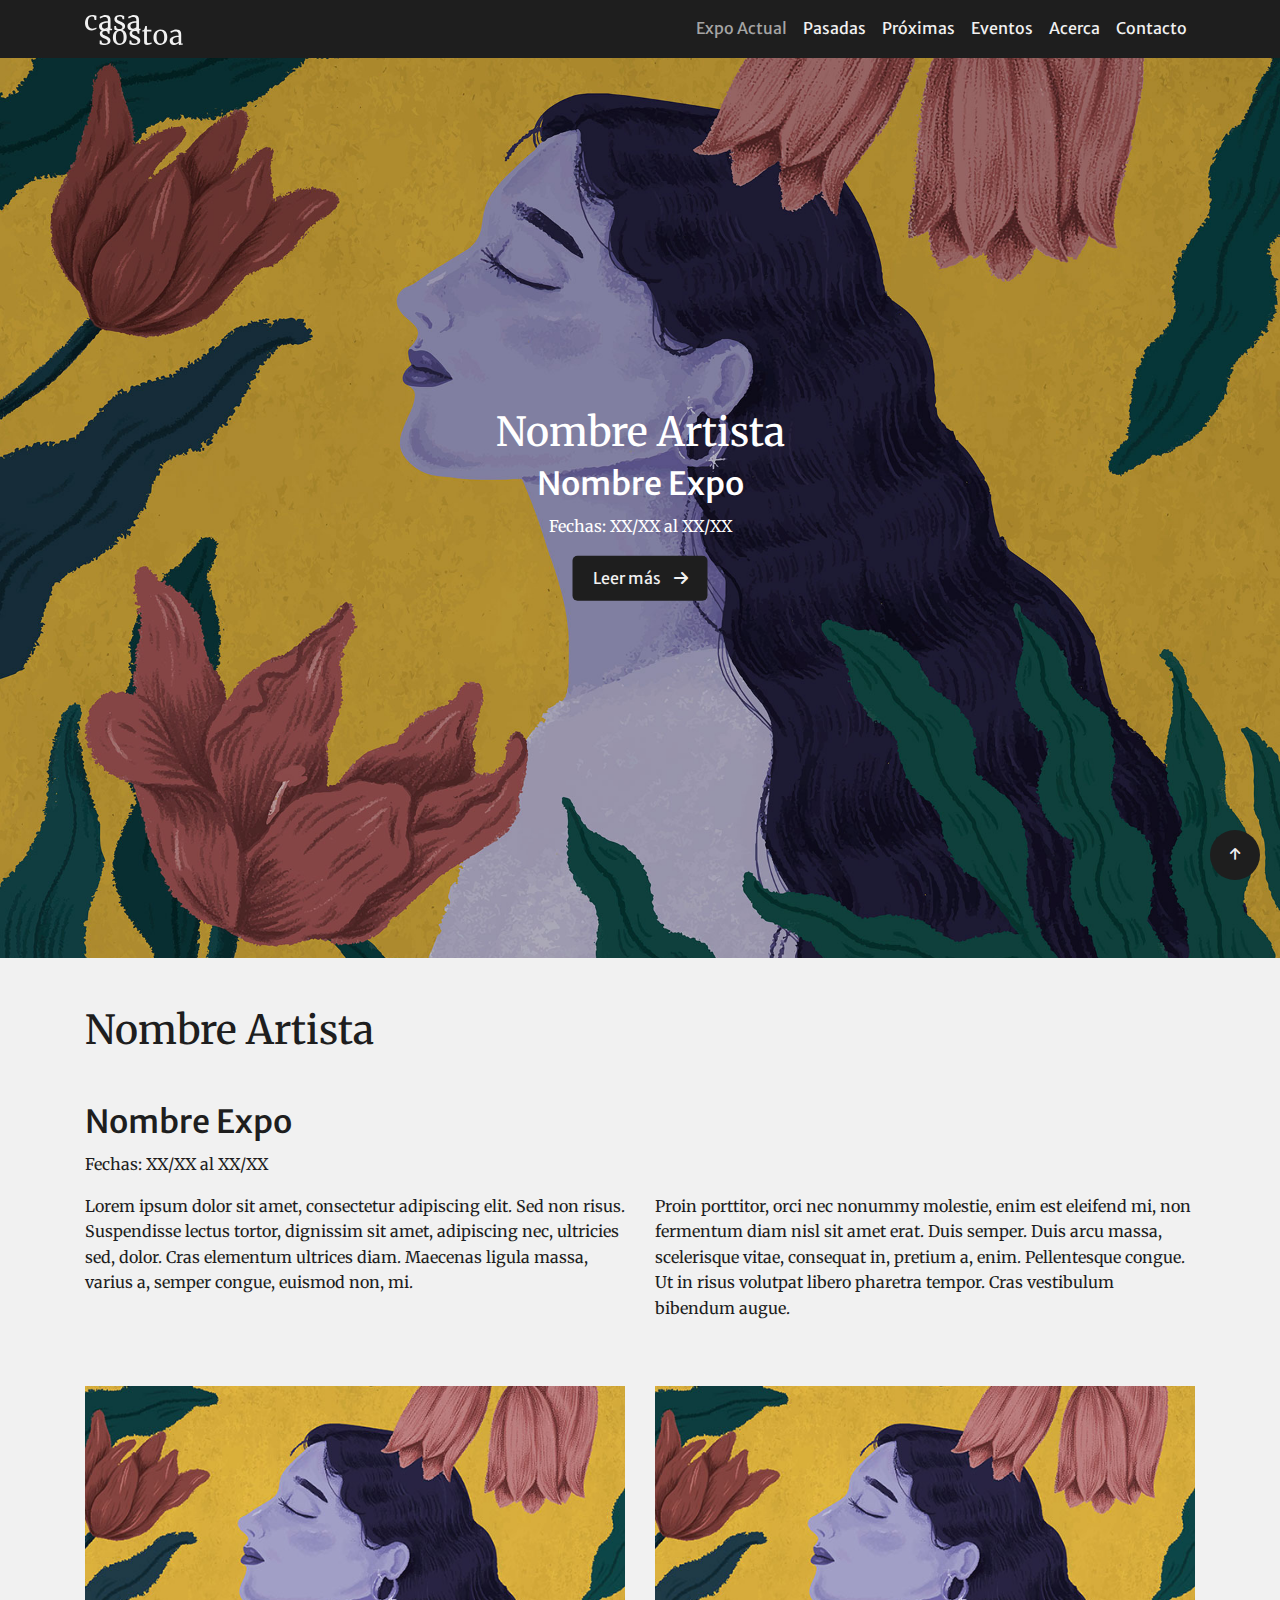
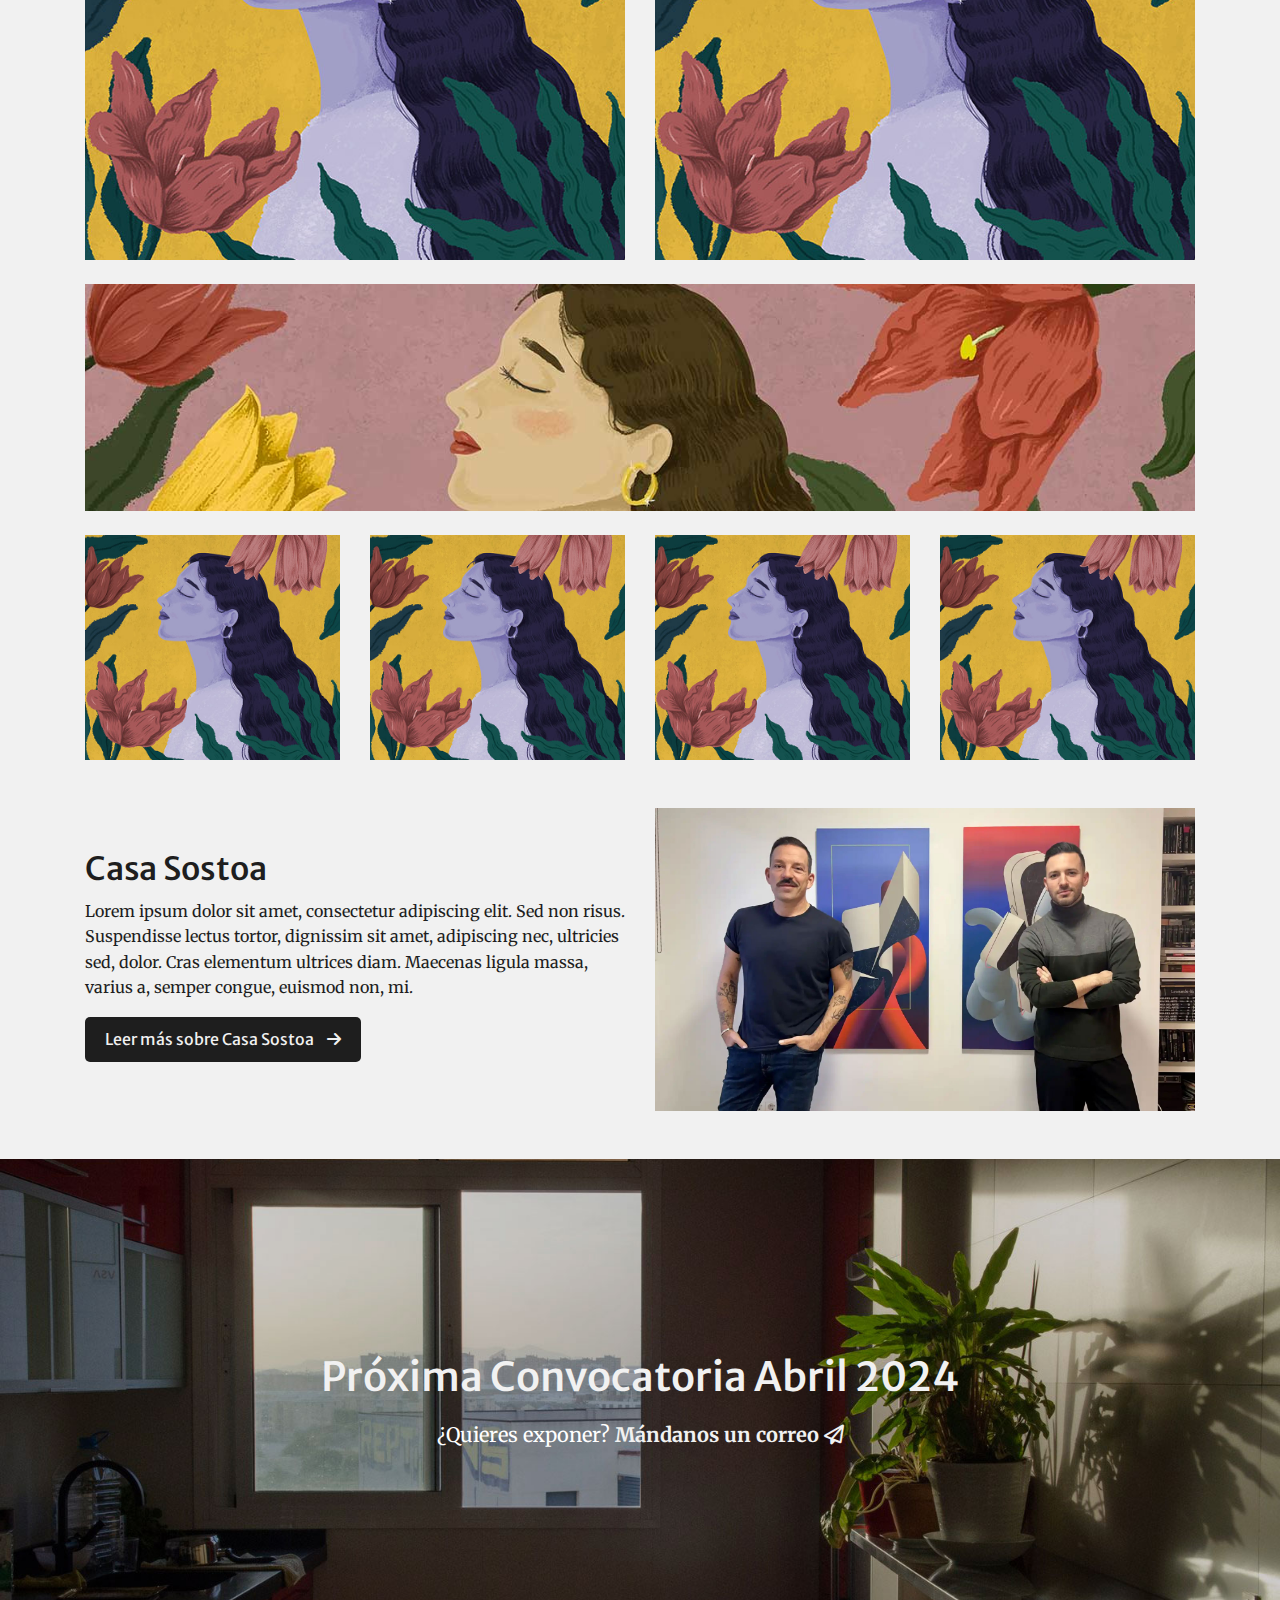
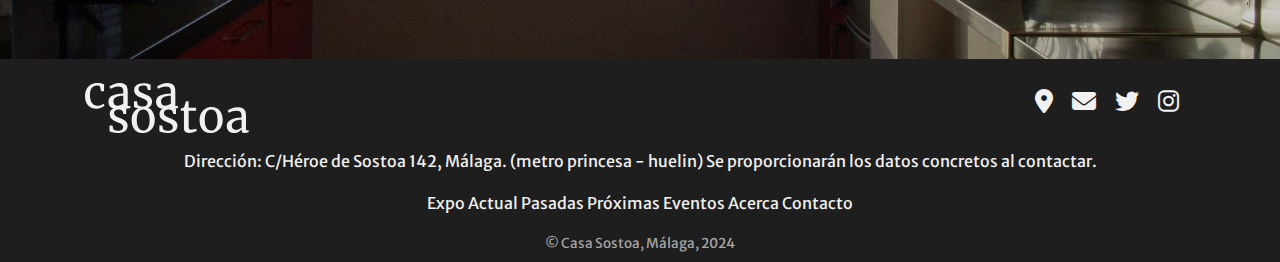
==== index.html @ 04e46c32 "Initial commit" ====
<!DOCTYPE html>
<html lang="en">
<head>
    <meta charset="UTF-8">
    <meta name="viewport" content="width=device-width, initial-scale=1.0">
    <link rel="icon" href="assets/favicon/favicon.ico" type="image/x-icon">
    <title>Casa Sostoa</title>
    <!-- Bootstrap CSS -->
    <link href="https://stackpath.bootstrapcdn.com/bootstrap/4.5.2/css/bootstrap.min.css" rel="stylesheet">
    <link rel="stylesheet" href="styles/styles.css">
    <link rel="stylesheet" href="https://cdnjs.cloudflare.com/ajax/libs/font-awesome/6.4.0/css/all.min.css">
    <meta name="description" content="Descubre Casa Sostoa: una destacada galería de arte en Málaga, donde puedes sumergirte en obras de artistas locales e internacionales. Explora nuestras exposiciones y eventos culturales.">
    <meta name="keywords" content="Casa Sostoa, galería de arte, Málaga, exposiciones, artistas, cultura">
    <meta name="author" content="Igor Dinuzzi">
    <meta name="robots" content="index, follow">
    <meta name="og:title" content="Casa Sostoa - Galería de Arte en Málaga">
    <meta name="og:description" content="Descubre Casa Sostoa: una destacada galería de arte en Málaga, donde puedes sumergirte en obras de artistas locales e internacionales. Explora nuestras exposiciones y eventos culturales.">
    <meta name="og:url" content="<https://igordinuzzi.github.io/casasostoa/>">
    <meta name="og:type" content="website">
    <meta name="og:site_name" content="Casa Sostoa">
</head>
<body>

<!-- Header with logo and navigation -->
<nav class="navbar navbar-expand-lg" aria-label="Main navigation">
    <div class="container">
        <a class="navbar-brand" href="index.html">
            <img src="assets/images/logo/logo-light.svg" alt="Logo" height="30"> 
        </a>
        <button class="navbar-toggler" type="button" data-toggle="collapse" data-target="#navbarNav" aria-controls="navbarNav" aria-expanded="false" aria-label="Toggle navigation">
            <span class="navbar-toggler-icon"></span>
        </button>
        <div class="collapse navbar-collapse" id="navbarNav">
            <ul class="navbar-nav ml-auto">
                <li class="nav-item active">
                    <a class="nav-link nav-link-active" href="#">Expo Actual <span class="sr-only">(current)</span></a>
                </li>
                <li class="nav-item">
                    <a class="nav-link" href="pasadas.html">Pasadas</a>
                </li>
                <li class="nav-item">
                    <a class="nav-link" href="proximas.html">Próximas</a>
                </li>
                <li class="nav-item">
                    <a class="nav-link" href="eventos.html">Eventos</a>
                </li>
                <li class="nav-item">
                    <a class="nav-link" href="acerca.html">Acerca</a>
                </li>
                <li class="nav-item">
                    <a class="nav-link" href="contacto.html">Contacto</a>
                </li>
            </ul>
        </div>
    </div>
</nav>

<!-- Hero Section -->
<div class="hero-section" style="background-image: url('assets/images/hero/hero-image.jpg');">
    <div class="hero-text">
        <h1>Nombre Artista</h1>
        <h2>Nombre Expo</h2>
        <p>Fechas: XX/XX al XX/XX</p>
        <a href="#artista" class="btn-custom" aria-label="Scroll down to artist">Leer más <i class="fa-solid fa-arrow-right"></i></a>
    </div>
</div>
<main>
<div class="container">
    <!-- Title -->
    <h1 class="mt-5" id="artista">Nombre Artista</h1>
    <h2 class="mt-5">Nombre Expo</h2>
    <p>Fechas: XX/XX al XX/XX</p>
    
    <!-- Row for Two Columns -->
    <div class="row">
        <div class="col-md-6">
            <!-- First Column Text -->
            <p>Lorem ipsum dolor sit amet, consectetur adipiscing elit. Sed non risus. Suspendisse lectus tortor, dignissim sit amet, adipiscing nec, ultricies sed, dolor. Cras elementum ultrices diam. Maecenas ligula massa, varius a, semper congue, euismod non, mi.</p>
        </div>
        <div class="col-md-6">
            <!-- Second Column Text -->
            <p>Proin porttitor, orci nec nonummy molestie, enim est eleifend mi, non fermentum diam nisl sit amet erat. Duis semper. Duis arcu massa, scelerisque vitae, consequat in, pretium a, enim. Pellentesque congue. Ut in risus volutpat libero pharetra tempor. Cras vestibulum bibendum augue.</p>
        </div>
    </div>
</div>

<div class="container my-5">
    <!-- Row with two images in two columns -->
    <div class="row mb-4">
        <div class="col-md-6">
            <img src="assets/images/home-gallery/Grid-1.jpg" class="img-fluid" alt="Painting Expo by RawPixel"> 
        </div>
        <div class="col-md-6">
            <img src="assets/images/home-gallery/Grid-1.jpg" class="img-fluid" alt="Painting Expo by RawPixel"> 
        </div>
    </div>
    
    <!-- Full-width image -->
    <div class="row mb-4">
        <div class="col-12">
            <img src="assets/images/home-gallery/Grid-3.jpg" class="img-fluid" alt="Painting Expo by RawPixel"> 
        </div>
    </div>
    
    <!-- Row with four images -->
    <div class="row">
        <div class="col-md-3 col-sm-6">
            <img src="assets/images/home-gallery/Grid-1.jpg" class="img-fluid" alt="Painting Expo by RawPixel"> 
        </div>
        <div class="col-md-3 col-sm-6">
            <img src="assets/images/home-gallery/Grid-1.jpg" class="img-fluid" alt="Painting Expo by RawPixel"> 
        </div>
        <div class="col-md-3 col-sm-6">
            <img src="assets/images/home-gallery/Grid-1.jpg" class="img-fluid" alt="Painting Expo by RawPixel"> 
        </div>
        <div class="col-md-3 col-sm-6">
            <img src="assets/images/home-gallery/Grid-1.jpg" class="img-fluid" alt="Painting Expo by RawPixel"> 
        </div>
    </div>
</div>

<div class="container my-5">
    <div class="row align-items-center">
        <!-- Left column with title, paragraph, and link -->
        <div class="col-md-6">
            <h2>Casa Sostoa</h2>
            <p>Lorem ipsum dolor sit amet, consectetur adipiscing elit. Sed non risus. Suspendisse lectus tortor, dignissim sit amet, adipiscing nec, ultricies sed, dolor. Cras elementum ultrices diam. Maecenas ligula massa, varius a, semper congue, euismod non, mi.</p>
            <a href="acerca.html" class="btn-custom" aria-label="Go to about us">Leer más sobre Casa Sostoa <i class="fa-solid fa-arrow-right"></i></a>
        </div>
        
        <!-- Right column with an image -->
        <div class="col-md-6">
            <img src="assets/images/home-about/home-about.jpg" class="img-fluid" alt="Pedro Alarcon"> 
        </div>
    </div>
</div>
<!-- Banner Section -->
<div class="banner-section" style="background-image: url('assets/images/banner/banner.jpg');"> 
    <div class="container">
        <div class="row">
            <div class="col-md-12 text-center">
                <h2>Próxima Convocatoria Abril 2024</h2>
                <p>¿Quieres exponer? <a href="mailto:casasostoa@gmaii.com" class="link">Mándanos un correo <i class="fa-regular fa-paper-plane"></i></a></p> 
            </div>
        </div>
    </div>
</div>

</main>
<footer class="text-white pt-4 pb-2 footer">
    <div class="container">
        <!-- Logo and Social Media -->
        <div class="row justify-content-between mb-3">
            <div class="col-md-6">
                <img src="assets/images/logo/logo-light.svg" alt="Footer Logo" height="50"> <!-- Update path -->
            </div>
            <div class="col-md-6 text-md-right">
                <a href="https://www.google.com/maps/place/C.+H%C3%A9roe+de+Sostoa,+142,+Carretera+de+C%C3%A1diz,+29003+M%C3%A1laga/@36.7042809,-4.4427876,17z/data=!3m1!4b1!4m6!3m5!1s0xd72f77f3653850d:0xb1763a3001ba712a!8m2!3d36.7042809!4d-4.4402073!16s%2Fg%2F11n73q45h5?entry=ttu" target="_blank" class="icons-footer" aria-label="Find Casa Sostoa on Google Maps"><i class="fa-solid fa-location-dot"></i></a>
                <a href="mailto:casasostoa@gmaii.com" class="icons-footer" aria-label="Send email to Casa Sostoa"><i class="fa-solid fa-envelope"></i></a>
                <a href="https://twitter.com/i/flow/login?redirect_after_login=%2Fcasasostoa" target="_blank" class="me-2 icons-footer" aria-label="Visit Casa Sostoa on Twitter"><i class="fab fa-twitter"></i></a>
                <a href="https://www.instagram.com/casasostoa/" target="_blank" class="me-2 icons-footer" aria-label="Visit Casa Sostoa on Instagram"><i class="fab fa-instagram"></i></a>
             </div>
        </div>
                <!-- Address -->
                <div class="row text-center mb-3">
                    <div class="col-12">
                        <a href="https://www.google.com/maps/place/C.+H%C3%A9roe+de+Sostoa,+142,+Carretera+de+C%C3%A1diz,+29003+M%C3%A1laga/@36.7042809,-4.4427876,17z/data=!3m1!4b1!4m6!3m5!1s0xd72f77f3653850d:0xb1763a3001ba712a!8m2!3d36.7042809!4d-4.4402073!16s%2Fg%2F11n73q45h5?entry=ttu" target="_blank" class="me-3 footer-link">Dirección: C/Héroe de Sostoa 142, Málaga. (metro princesa - huelin) Se proporcionarán los datos concretos al contactar.</a>
                    </div>
                </div>
        <!-- Navigation Links in a Single Row -->
        <div class="row text-center mb-3">
            <div class="col-12">
                <a href="index.html" class="me-3 footer-link">Expo Actual</a>
                <a href="pasadas.html" class="me-3 footer-link">Pasadas</a>
                <a href="proximas.html" class="me-3 footer-link">Próximas</a>
                <a href="eventos.html" class="me-3 footer-link">Eventos</a>
                <a href="#" class="me-3 footer-link">Acerca</a>
                <a href="contacto.html" class="me-3 footer-link">Contacto</a>
            </div>
        </div>
        <!-- Copyright -->
        <div class="row">
            <div class="col-12 text-center copy">
                &copy; Casa Sostoa, Málaga, 2024
            </div>
        </div>
    </div>
</footer>


<!-- Back to Top Button -->
<a href="#" class="back-to-top" aria-label="Back to Top">
    <i class="fas fa-arrow-up"></i>
</a>


<!-- Bootstrap JS and jQuery -->
<script src="https://code.jquery.com/jquery-3.5.1.slim.min.js"></script>
<script src="https://cdn.jsdelivr.net/npm/@popperjs/core@2.5.2/dist/umd/popper.min.js"></script>
<script src="https://stackpath.bootstrapcdn.com/bootstrap/4.5.2/js/bootstrap.min.js"></script>
<!-- Custom JavaScript -->
<script src="scripts/main.js"></script>
</body>
</html>
---- styles/styles.css ----
@import url('https://fonts.googleapis.com/css2?family=Merriweather&family=Merriweather+Sans&display=swap');

:root {
    --primary-color: #1E1E1E;
    --secondary-color: #A5A5A5;
    --background-color: #f1f1f1; 
    --sans-serif: 'Merriweather Sans', sans-serif;
    --serif: 'Merriweather', serif;
    --font-xl: 2.5em;
    --font-l: 2em;
    --font-m1: 1.75em;
    --font-m2: 1.5em;
    --font-m3: 1.25em;
    --font-s: 1em; 
    --font-xs: 0.85em;
}

body {
    font-family: var(--sans-serif);
    font-size: 16px; /* Base font size */
    line-height: 1.6; /* Default line height */
    margin: 0px; /* Reduced margin for a bit of white space */
    padding: 0px; /* Reduced padding */
    background-color: var(--background-color);
    color: var(--primary-color);
}

  
h1 {
    font-size: var(--font-xl);
    line-height: 1.2;
    font-family: var(--serif);
  }
  
h2 {
    font-size: var(--font-l);
    line-height: 1.3;
  }
  
h3 {
    font-size: var(--font-m1);
    line-height: 1.4;
  }
  
h4 {
    font-size: var(--font-m2);
    line-height: 1.4;
  }
  
h5 {
    font-size: var(--font-m3);
    line-height: 1.4;
  }
    
p {
    font-size: var(--font-s);
    line-height: 1.6;
    font-family: 'Merriweather', serif;
  }
  

  .custom-link {
    color: var(--primary-color);
    text-decoration: none;
    transition: color 0.3s ease-in-out; 
  }
  
  .custom-link:hover {
    color: var(--secondary-color); /* Change color on hover for visibility */
  }
  
.copy {
  font-size: var(--font-xs);
  color: var(--secondary-color);
}  

  .hero-section {
    position: relative;
    background-image: url('assets/images/hero/hero-image.jpg'); 
    background-size: cover;
    background-position: center;
    height: 100vh; 
}

.hero-text {
    position: absolute;
    top: 50%;
    left: 50%;
    transform: translate(-50%, -50%);
    color: white; /* Adjust text color as needed */
    text-align: center;
}

.breadcrumb {
  background-color: var(--background-color);
  padding: 10px 15px;
  border-radius: 5px;
  margin-bottom: 20px;
}

/* Style individual breadcrumb items */
.breadcrumb-item {
  font-size: var(--font-xs); /* Set font size */
  color: var(--primary-color);
}

/* Style links within breadcrumb items */
.breadcrumb-item a {
  color: var(--primary-color); /* Make the link color match the item text color */
  text-decoration: none; /* Remove underline from links */
}

/* Add a hover effect to breadcrumb links */
.breadcrumb-item a:hover {
  color: var(--primary-color); /* Darker shade on hover */
  text-decoration: underline; /* Add underline on hover for better accessibility */
}

.title {
  background-color: var(--secondary-color);
  padding: 24px 0;
}

.search-field {
  margin-bottom: 20px;
}
.artist-tags {
  margin-bottom: 20px;
}
.page-title {
  background-color: #007bff;
  color: #ffffff;
  padding: 10px 15px;
  border-radius: 5px;
  margin-bottom: 20px;
}


.navbar {
  background-color: var(--primary-color);
}

.nav-link {
  color: var(--background-color);
  transition: color 0.6s ease; /* Agregamos una transición suave de 0.3 segundos para el cambio de color */
}

.nav-link:hover {
  color: var(--secondary-color);
}

.nav-link-active {
  color: var(--secondary-color);
}

/* Custom Button Style */
.btn-custom {
  background-color: var(--primary-color); /* Primary color */
  border: none;
  color: var(--background-color);
  padding: 10px 20px;
  text-align: center;
  text-decoration: none;
  display: inline-block;
  font-size: 16px;
  transition: background-color 0.3s ease-out, transform 0.2s ease-out;
  border-radius: 5px; /* Rounded corners */
  /* Ensure there is space for the icon to move */
  overflow: hidden; /* Optional: in case the icon movement should be contained within the button boundaries */
}

/* Icon style to ensure transition is smooth */
.btn-custom .fa-arrow-right {
  transition: transform 0.3s ease-out;
  display: inline-block;
  margin-left: 10px; /* Starting position with some space */
}

.btn-custom:hover, .btn-custom:focus {
  background-color: var(--secondary-color); /* Darker shade for hover effect */
  color: var(--primary-color);
  transform: scale(1.05); /* Slightly larger on hover */
  text-decoration: none; /* Ensures the text decoration is removed on hover */
}

.btn-custom:hover .fa-arrow-right, .btn-custom:focus .fa-arrow-right {
  /* Move the icon further on hover */
  transform: translateX(5px); 
}

.btn-custom:active {
  transform: scale(0.95); /* Button presses down on click */
}

.btn-custom:active .fa-arrow-right {
  transform: translateX(2px); /* Slightly less movement to simulate the button being pressed */
}

.banner-section {
  background-image: url('assets/images/banner/banner.jpeg');
  background-size: cover;
  background-position: center;
  height: 500px; /* Adjusted height */
  display: flex;
  align-items: center;
  justify-content: center;
  text-align: center;
}

.banner-section h2 {
  font-size: 2.5rem;
  color: var(--background-color); 
  margin-bottom: 1rem;
}

.banner-section p {
  font-size: 1.25rem;
  color: #fff; 
}

.banner-section a {
  color: var(--background-color);
  font-weight: bold;
  text-decoration: none;
  /* Initial border setup for a smooth transition */
  border-bottom: 2px solid transparent; /* Make the border transparent initially */
  transition: color 0.3s ease, border-bottom-color 0.3s ease; /* Smooth transition for color and border color */
}

.banner-section a:hover {
  color: var(--background-color); /* Adjust if you want a different color on hover */
  border-bottom-color: var(--background-color); /* Change border color instead of setting border directly */
  text-decoration: none;
}

.footer {
  background-color: var(--primary-color);
}

.footer-link {
  color: var(--background-color);
}

.footer-link:hover {
  color: var(--secondary-color);
  text-decoration: none;
}

.icons-footer, .icons-footer .fa {
  color: var(--background-color);
  font-size: 24px; /* Adjust size as needed */
  transition: color 0.3s ease, transform 0.3s ease;
  margin-right: 16px;
  display: inline-block; /* Necessary for transform effects */
}

.icons-footer:hover, .icons-footer:hover .fa {
  color: var(--secondary-color); /* Color on hover */
  transform: scale(1.2) rotate(15deg); /* Increase size slightly and rotate on hover */
}

.smaller-text {
  font-size: var(--font-xs);
  color: var(--secondary-color);
}

.back-to-top {
  position: fixed;
  bottom: 20px;
  right: 20px;
  background-color: var(--primary-color); 
  color: var(--background-color);
  padding: 10px;
  height: 50px; /* Set height */
  width: 50px; /* Set width to the same as height for a perfect circle */
  border-radius: 50%;
  font-size: var(--font-xs);
  display: none; /* Initially hidden */
  z-index: 1000; /* Ensure it's above other content */
  cursor: pointer;
  text-align: center;
  align-items: center; /* Center content vertically */
  justify-content: center; /* Center content horizontally */
  display: flex; /* Enables flexbox */
}


.back-to-top:hover {
  background-color: var(--secondary-color); /* Slightly different color on hover */
  color: var(--primary-color);
}

.section {
  margin: 80px 0;
}

.img-fluid {
  transition: transform 0.5s ease; /* Smooth transition for zoom effect */
}

.img-fluid:hover {
  transform: scale(1.1); /* Increase the scale to zoom in */
}
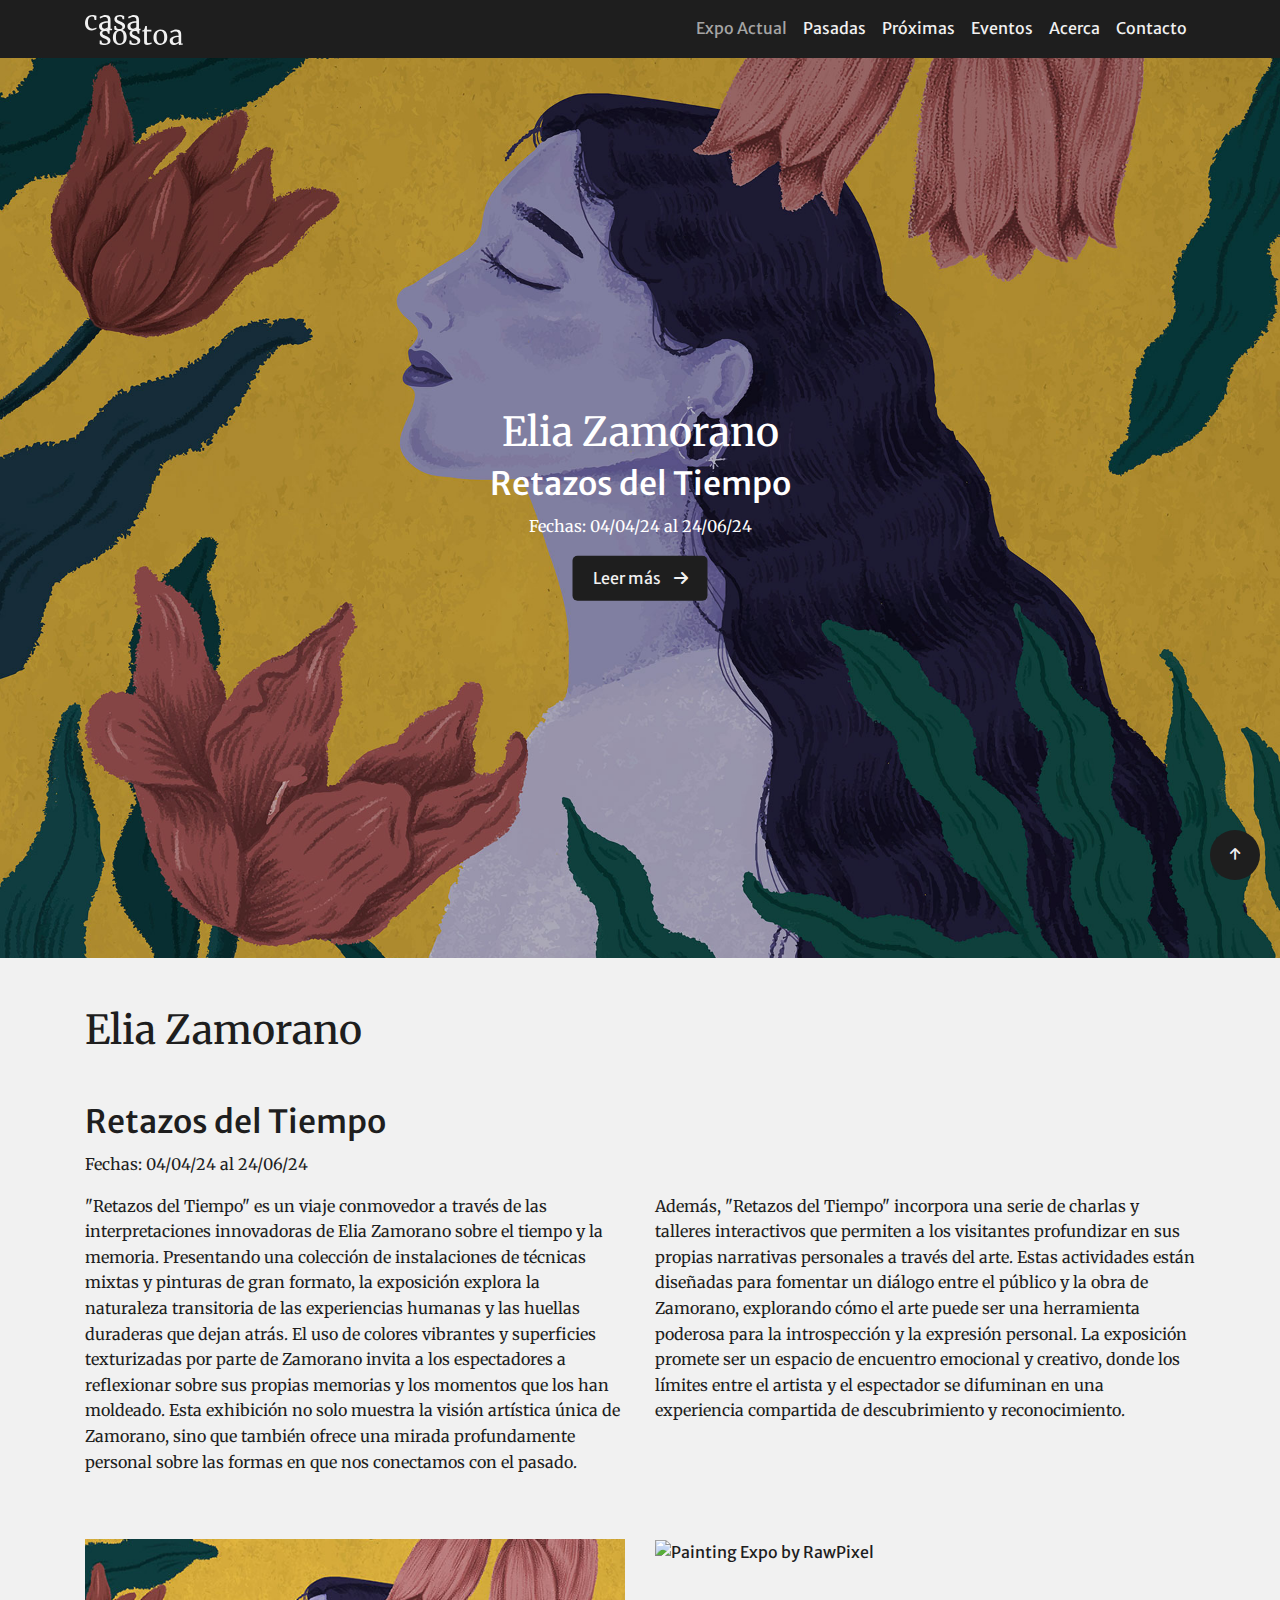
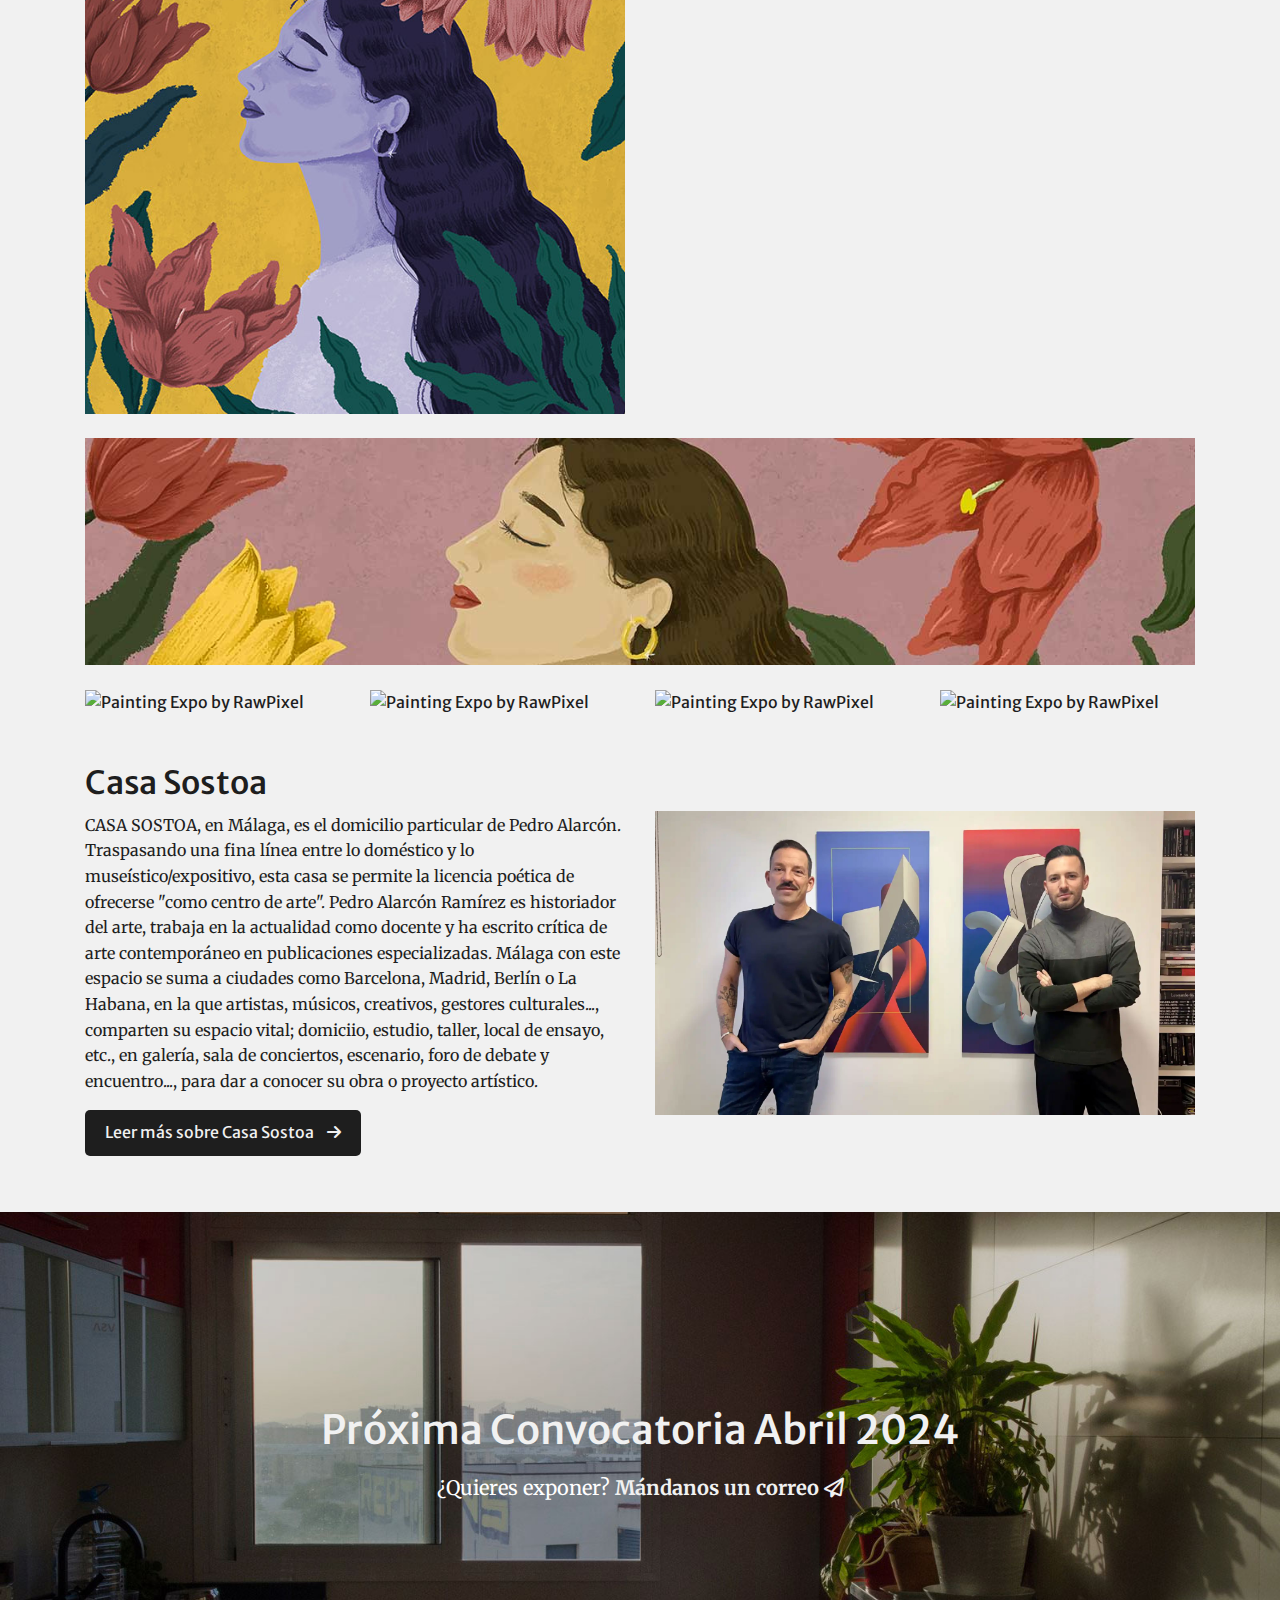
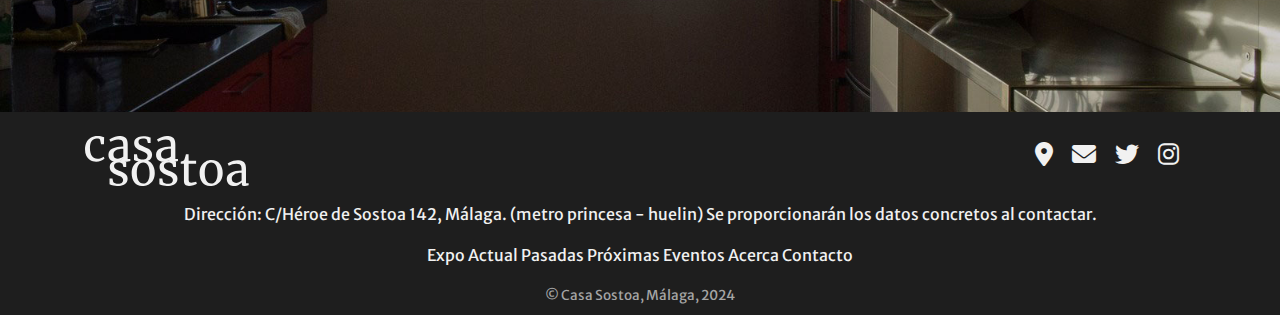
==== commit 2a709d3b: "Add images and content" ====
--- a/index.html
+++ b/index.html
@@ -4,18 +4,22 @@
     <meta charset="UTF-8">
     <meta name="viewport" content="width=device-width, initial-scale=1.0">
     <link rel="icon" href="assets/favicon/favicon.ico" type="image/x-icon">
+    <link rel="apple-touch-icon" sizes="180x180" href="assets/favicon/apple-touch-icon.png">
+    <link rel="icon" type="image/png" sizes="32x32" href="assets/favicon/favicon-32x32.png">
+    <link rel="icon" type="image/png" sizes="16x16" href="assets/favicon/favicon-16x16.png">
     <title>Casa Sostoa</title>
     <!-- Bootstrap CSS -->
     <link href="https://stackpath.bootstrapcdn.com/bootstrap/4.5.2/css/bootstrap.min.css" rel="stylesheet">
     <link rel="stylesheet" href="styles/styles.css">
     <link rel="stylesheet" href="https://cdnjs.cloudflare.com/ajax/libs/font-awesome/6.4.0/css/all.min.css">
+    <link rel="stylesheet" href="https://cdnjs.cloudflare.com/ajax/libs/animate.css/4.1.1/animate.min.css" />
     <meta name="description" content="Descubre Casa Sostoa: una destacada galería de arte en Málaga, donde puedes sumergirte en obras de artistas locales e internacionales. Explora nuestras exposiciones y eventos culturales.">
     <meta name="keywords" content="Casa Sostoa, galería de arte, Málaga, exposiciones, artistas, cultura">
     <meta name="author" content="Igor Dinuzzi">
     <meta name="robots" content="index, follow">
     <meta name="og:title" content="Casa Sostoa - Galería de Arte en Málaga">
     <meta name="og:description" content="Descubre Casa Sostoa: una destacada galería de arte en Málaga, donde puedes sumergirte en obras de artistas locales e internacionales. Explora nuestras exposiciones y eventos culturales.">
-    <meta name="og:url" content="<https://igordinuzzi.github.io/casasostoa/>">
+    <meta name="og:url" content="<https://igordinuzzi.github.io/Casa-Sostoa/>">
     <meta name="og:type" content="website">
     <meta name="og:site_name" content="Casa Sostoa">
 </head>
@@ -28,7 +32,7 @@
             <img src="assets/images/logo/logo-light.svg" alt="Logo" height="30"> 
         </a>
         <button class="navbar-toggler" type="button" data-toggle="collapse" data-target="#navbarNav" aria-controls="navbarNav" aria-expanded="false" aria-label="Toggle navigation">
-            <span class="navbar-toggler-icon"></span>
+            <span class="navbar-toggler-icon"><i class="fa-solid fa-bars burger"></i></span>
         </button>
         <div class="collapse navbar-collapse" id="navbarNav">
             <ul class="navbar-nav ml-auto">
@@ -58,28 +62,28 @@
 <!-- Hero Section -->
 <div class="hero-section" style="background-image: url('assets/images/hero/hero-image.jpg');">
     <div class="hero-text">
-        <h1>Nombre Artista</h1>
-        <h2>Nombre Expo</h2>
-        <p>Fechas: XX/XX al XX/XX</p>
-        <a href="#artista" class="btn-custom" aria-label="Scroll down to artist">Leer más <i class="fa-solid fa-arrow-right"></i></a>
+        <h1 class="animate__animated animate__fadeInUp animate__slower">Elia Zamorano</h1>
+        <h2 class="animate__animated animate__fadeInUp animate__slower">Retazos del Tiempo</h2>
+        <p class="animate__animated animate__fadeInUp animate__slower">Fechas: 04/04/24 al 24/06/24</p>
+        <a href="#artista" class="btn-custom animate__animated animate__fadeInUp animate__slower" aria-label="Scroll down to artist">Leer más <i class="fa-solid fa-arrow-right"></i></a>
     </div>
 </div>
 <main>
 <div class="container">
     <!-- Title -->
-    <h1 class="mt-5" id="artista">Nombre Artista</h1>
-    <h2 class="mt-5">Nombre Expo</h2>
-    <p>Fechas: XX/XX al XX/XX</p>
+    <h1 class="mt-5" id="artista">Elia Zamorano</h1>
+    <h2 class="mt-5">Retazos del Tiempo</h2>
+    <p>Fechas: 04/04/24 al 24/06/24</p>
     
     <!-- Row for Two Columns -->
     <div class="row">
         <div class="col-md-6">
             <!-- First Column Text -->
-            <p>Lorem ipsum dolor sit amet, consectetur adipiscing elit. Sed non risus. Suspendisse lectus tortor, dignissim sit amet, adipiscing nec, ultricies sed, dolor. Cras elementum ultrices diam. Maecenas ligula massa, varius a, semper congue, euismod non, mi.</p>
+            <p>"Retazos del Tiempo" es un viaje conmovedor a través de las interpretaciones innovadoras de Elia Zamorano sobre el tiempo y la memoria. Presentando una colección de instalaciones de técnicas mixtas y pinturas de gran formato, la exposición explora la naturaleza transitoria de las experiencias humanas y las huellas duraderas que dejan atrás. El uso de colores vibrantes y superficies texturizadas por parte de Zamorano invita a los espectadores a reflexionar sobre sus propias memorias y los momentos que los han moldeado. Esta exhibición no solo muestra la visión artística única de Zamorano, sino que también ofrece una mirada profundamente personal sobre las formas en que nos conectamos con el pasado.</p>
         </div>
         <div class="col-md-6">
             <!-- Second Column Text -->
-            <p>Proin porttitor, orci nec nonummy molestie, enim est eleifend mi, non fermentum diam nisl sit amet erat. Duis semper. Duis arcu massa, scelerisque vitae, consequat in, pretium a, enim. Pellentesque congue. Ut in risus volutpat libero pharetra tempor. Cras vestibulum bibendum augue.</p>
+            <p>Además, "Retazos del Tiempo" incorpora una serie de charlas y talleres interactivos que permiten a los visitantes profundizar en sus propias narrativas personales a través del arte. Estas actividades están diseñadas para fomentar un diálogo entre el público y la obra de Zamorano, explorando cómo el arte puede ser una herramienta poderosa para la introspección y la expresión personal. La exposición promete ser un espacio de encuentro emocional y creativo, donde los límites entre el artista y el espectador se difuminan en una experiencia compartida de descubrimiento y reconocimiento.</p>
         </div>
     </div>
 </div>
@@ -91,7 +95,7 @@
             <img src="assets/images/home-gallery/Grid-1.jpg" class="img-fluid" alt="Painting Expo by RawPixel"> 
         </div>
         <div class="col-md-6">
-            <img src="assets/images/home-gallery/Grid-1.jpg" class="img-fluid" alt="Painting Expo by RawPixel"> 
+            <img src="assets/images/home-gallery/Grid-2.jpg" class="img-fluid" alt="Painting Expo by RawPixel"> 
         </div>
     </div>
     
@@ -105,16 +109,16 @@
     <!-- Row with four images -->
     <div class="row">
         <div class="col-md-3 col-sm-6">
-            <img src="assets/images/home-gallery/Grid-1.jpg" class="img-fluid" alt="Painting Expo by RawPixel"> 
-        </div>
-        <div class="col-md-3 col-sm-6">
-            <img src="assets/images/home-gallery/Grid-1.jpg" class="img-fluid" alt="Painting Expo by RawPixel"> 
-        </div>
-        <div class="col-md-3 col-sm-6">
-            <img src="assets/images/home-gallery/Grid-1.jpg" class="img-fluid" alt="Painting Expo by RawPixel"> 
-        </div>
-        <div class="col-md-3 col-sm-6">
-            <img src="assets/images/home-gallery/Grid-1.jpg" class="img-fluid" alt="Painting Expo by RawPixel"> 
+            <img src="assets/images/home-gallery/Grid-4.jpg" class="img-fluid" alt="Painting Expo by RawPixel"> 
+        </div>
+        <div class="col-md-3 col-sm-6">
+            <img src="assets/images/home-gallery/Grid-5.jpg" class="img-fluid" alt="Painting Expo by RawPixel"> 
+        </div>
+        <div class="col-md-3 col-sm-6">
+            <img src="assets/images/home-gallery/Grid-6.jpg" class="img-fluid" alt="Painting Expo by RawPixel"> 
+        </div>
+        <div class="col-md-3 col-sm-6">
+            <img src="assets/images/home-gallery/Grid-7.jpg" class="img-fluid" alt="Painting Expo by RawPixel"> 
         </div>
     </div>
 </div>
@@ -124,7 +128,9 @@
         <!-- Left column with title, paragraph, and link -->
         <div class="col-md-6">
             <h2>Casa Sostoa</h2>
-            <p>Lorem ipsum dolor sit amet, consectetur adipiscing elit. Sed non risus. Suspendisse lectus tortor, dignissim sit amet, adipiscing nec, ultricies sed, dolor. Cras elementum ultrices diam. Maecenas ligula massa, varius a, semper congue, euismod non, mi.</p>
+            <p>CASA SOSTOA, en Málaga, es el domicilio particular de Pedro Alarcón. Traspasando una fina línea entre lo doméstico y lo museístico/expositivo, esta casa se permite la licencia poética de ofrecerse "como centro de arte". Pedro Alarcón Ramírez es historiador del arte, trabaja en la actualidad como docente y ha escrito crítica de arte contemporáneo en publicaciones especializadas.
+
+                Málaga con este espacio se suma a ciudades como Barcelona, Madrid, Berlín o La Habana, en la que artistas, músicos, creativos, gestores culturales..., comparten su espacio vital; domiciio, estudio, taller, local de ensayo, etc., en galería, sala de conciertos, escenario, foro de debate y encuentro...,  para dar a conocer su obra o proyecto artístico.  </p>
             <a href="acerca.html" class="btn-custom" aria-label="Go to about us">Leer más sobre Casa Sostoa <i class="fa-solid fa-arrow-right"></i></a>
         </div>
         
@@ -139,8 +145,8 @@
     <div class="container">
         <div class="row">
             <div class="col-md-12 text-center">
-                <h2>Próxima Convocatoria Abril 2024</h2>
-                <p>¿Quieres exponer? <a href="mailto:casasostoa@gmaii.com" class="link">Mándanos un correo <i class="fa-regular fa-paper-plane"></i></a></p> 
+                <h2 class="animate__animated animate__fadeInDown animate__slower">Próxima Convocatoria Abril 2024</h2>
+                <p class="animate__animated animate__fadeInDown animate__slower">¿Quieres exponer? <a href="mailto:casasostoa@gmaii.com" class="link">Mándanos un correo <i class="fa-regular fa-paper-plane"></i></a></p> 
             </div>
         </div>
     </div>
@@ -170,11 +176,11 @@
         <!-- Navigation Links in a Single Row -->
         <div class="row text-center mb-3">
             <div class="col-12">
-                <a href="index.html" class="me-3 footer-link">Expo Actual</a>
+                <a href="#" class="me-3 footer-link">Expo Actual</a>
                 <a href="pasadas.html" class="me-3 footer-link">Pasadas</a>
                 <a href="proximas.html" class="me-3 footer-link">Próximas</a>
                 <a href="eventos.html" class="me-3 footer-link">Eventos</a>
-                <a href="#" class="me-3 footer-link">Acerca</a>
+                <a href="acerca.html" class="me-3 footer-link">Acerca</a>
                 <a href="contacto.html" class="me-3 footer-link">Contacto</a>
             </div>
         </div>
--- a/styles/styles.css
+++ b/styles/styles.css
@@ -301,3 +301,35 @@
 .img-fluid:hover {
   transform: scale(1.1); /* Increase the scale to zoom in */
 }
+
+.burger {
+   color: var(--background-color);
+}
+
+/* Mobile styles */
+@media (max-width: 768px) {
+  .footer .col-md-6 {
+      text-align: center;
+      margin-bottom: 20px; /* Add space between logo/social media and the next element */
+  }
+  
+  .footer .col-md-6, .footer .col-12 {
+      width: 100%; /* Force full width */
+  }
+  
+  .footer a.icons-footer {
+      display: inline-block; /* Display icons inline-block for horizontal layout */
+  }
+
+  .footer .col-12 a.footer-link {
+    display: block; /* Make each link fill the row */
+    margin: 0 auto 10px; /* Add some bottom margin for spacing, adjust as needed */
+    text-align: center; /* Center-align the text */
+}
+
+.img-fluid {
+  margin-top: 8px;
+  margin-bottom: 8px;
+}
+
+}
